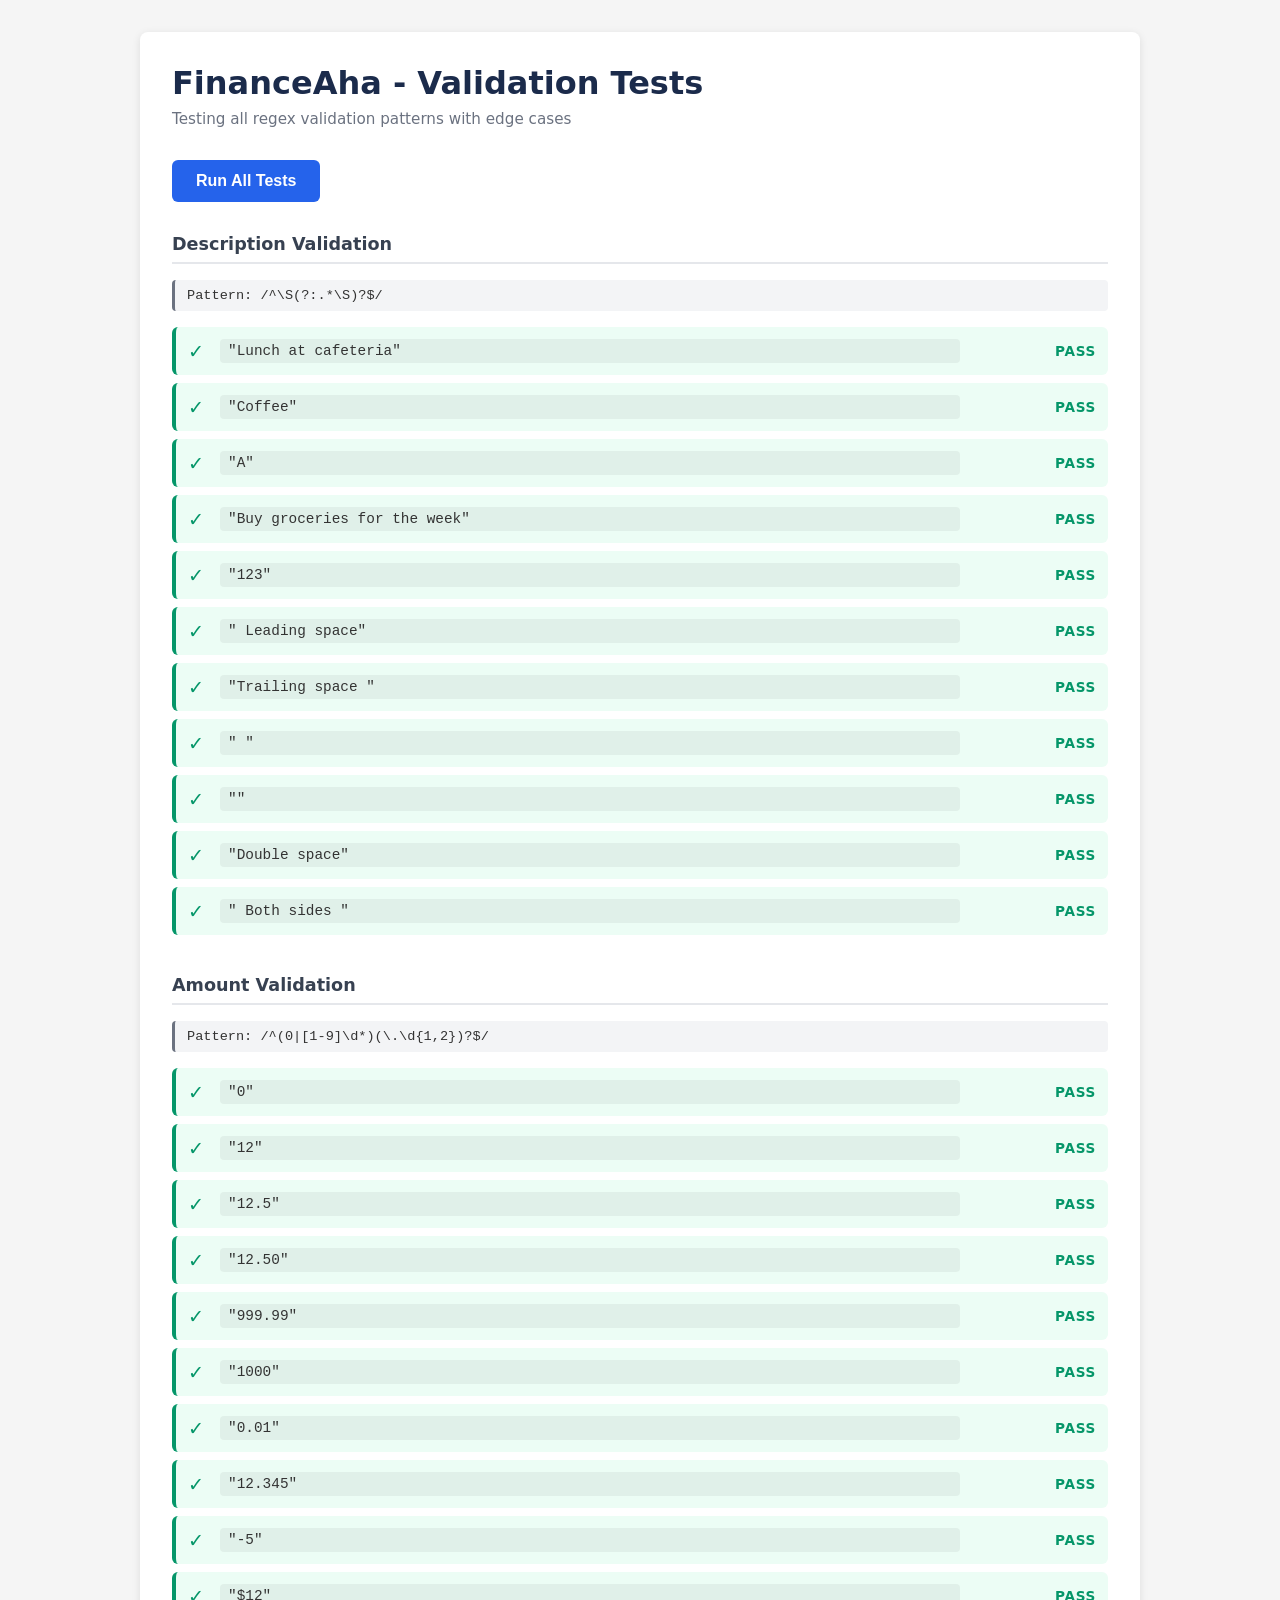
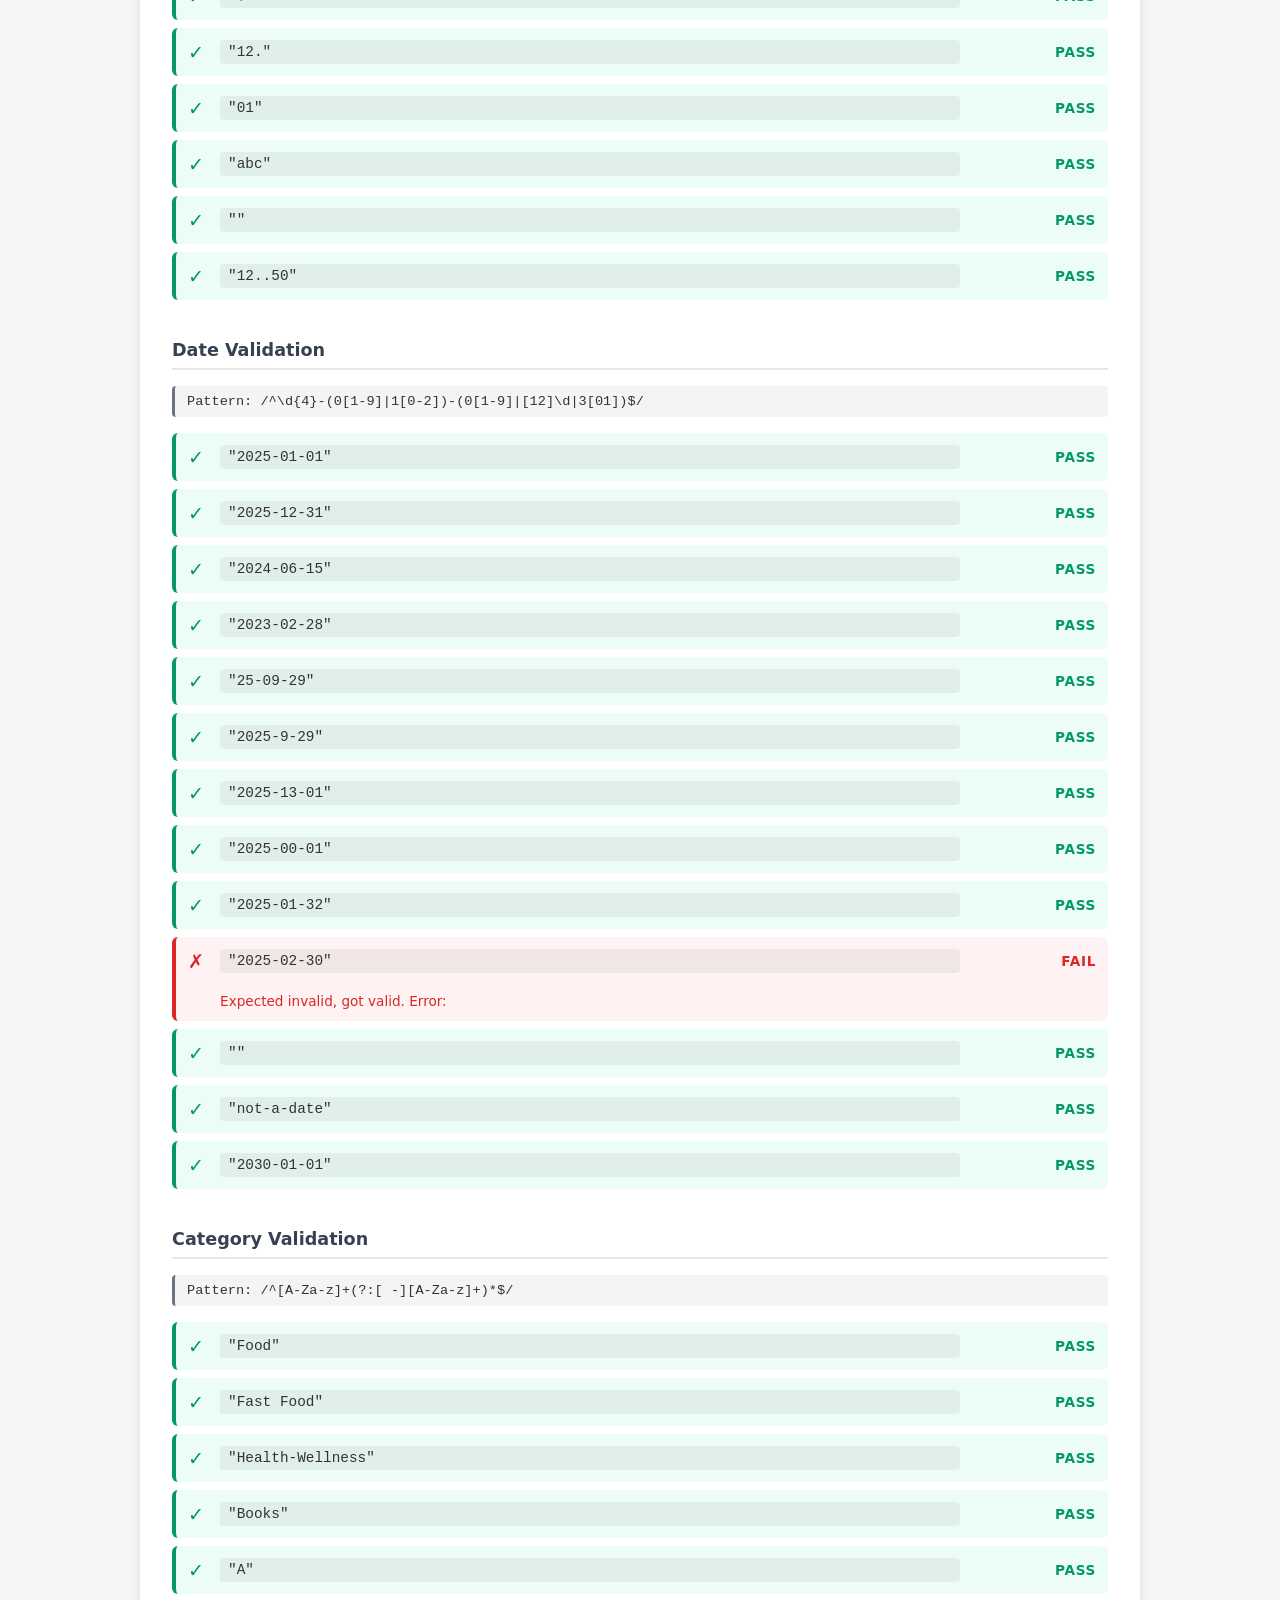
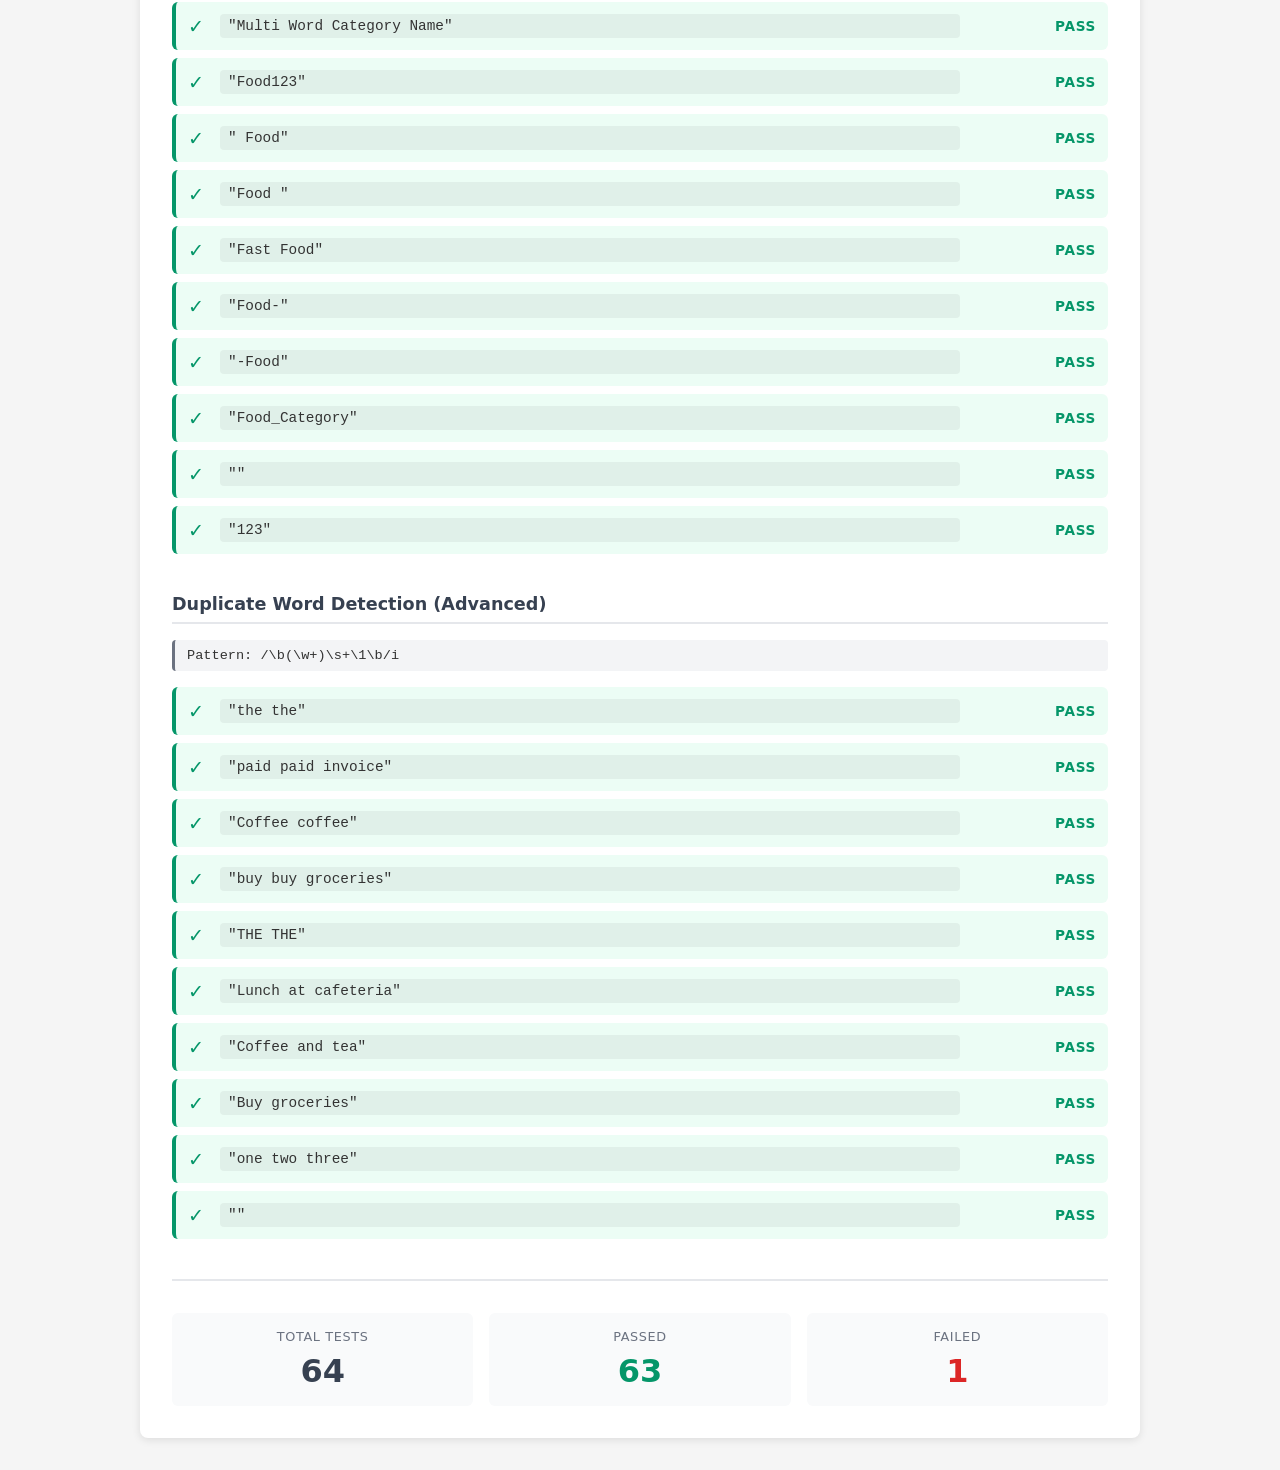
==== tests.html @ 95a95e12 "Fixed Closure Encapsulation, ES Modules bug and added tests.html" ====
<!DOCTYPE html>
<html lang="en">
<head>
    <meta charset="UTF-8">
    <meta name="viewport" content="width=device-width, initial-scale=1.0">
    <title>FinanceAha - Validation Tests</title>
    <style>
        * {
            margin: 0;
            padding: 0;
            box-sizing: border-box;
        }

        body {
            font-family: 'Segoe UI', system-ui, sans-serif;
            padding: 2rem;
            background: #f5f5f5;
            color: #333;
        }

        .container {
            max-width: 1000px;
            margin: 0 auto;
            background: white;
            padding: 2rem;
            border-radius: 8px;
            box-shadow: 0 2px 8px rgba(0,0,0,0.1);
        }

        h1 {
            margin-bottom: 0.5rem;
            color: #1B2B4B;
        }

        .subtitle {
            color: #6B7280;
            margin-bottom: 2rem;
            font-size: 0.95rem;
        }

        .test-section {
            margin-bottom: 2.5rem;
        }

        .test-section h2 {
            font-size: 1.1rem;
            margin-bottom: 1rem;
            color: #374151;
            padding-bottom: 0.5rem;
            border-bottom: 2px solid #E5E7EB;
        }

        .test-case {
            display: grid;
            grid-template-columns: auto 1fr 120px;
            gap: 1rem;
            padding: 0.75rem;
            margin-bottom: 0.5rem;
            border-radius: 6px;
            align-items: center;
            font-size: 0.9rem;
        }

        .test-case.pass {
            background: #ECFDF5;
            border-left: 4px solid #059669;
        }

        .test-case.fail {
            background: #FEF2F2;
            border-left: 4px solid #DC2626;
        }

        .test-icon {
            font-size: 1.2rem;
            font-weight: bold;
        }

        .test-case.pass .test-icon {
            color: #059669;
        }

        .test-case.fail .test-icon {
            color: #DC2626;
        }

        .test-input {
            font-family: 'Courier New', monospace;
            background: rgba(0,0,0,0.05);
            padding: 0.25rem 0.5rem;
            border-radius: 4px;
            overflow: hidden;
            text-overflow: ellipsis;
            white-space: nowrap;
        }

        .test-result {
            text-align: right;
            font-weight: 600;
            font-size: 0.85rem;
            text-transform: uppercase;
            letter-spacing: 0.05em;
        }

        .test-case.pass .test-result {
            color: #059669;
        }

        .test-case.fail .test-result {
            color: #DC2626;
        }

        .test-error {
            grid-column: 2 / 4;
            font-size: 0.85rem;
            color: #DC2626;
            margin-top: 0.25rem;
        }

        .summary {
            display: grid;
            grid-template-columns: repeat(auto-fit, minmax(150px, 1fr));
            gap: 1rem;
            margin-top: 2rem;
            padding-top: 2rem;
            border-top: 2px solid #E5E7EB;
        }

        .summary-card {
            background: #F9FAFB;
            padding: 1rem;
            border-radius: 6px;
            text-align: center;
        }

        .summary-label {
            font-size: 0.8rem;
            color: #6B7280;
            text-transform: uppercase;
            letter-spacing: 0.05em;
            margin-bottom: 0.5rem;
        }

        .summary-value {
            font-size: 2rem;
            font-weight: bold;
        }

        .summary-card.total .summary-value {
            color: #374151;
        }

        .summary-card.passed .summary-value {
            color: #059669;
        }

        .summary-card.failed .summary-value {
            color: #DC2626;
        }

        .pattern-display {
            background: #F3F4F6;
            padding: 0.5rem 0.75rem;
            border-radius: 4px;
            font-family: 'Courier New', monospace;
            font-size: 0.85rem;
            margin-bottom: 1rem;
            border-left: 3px solid #6B7280;
        }

        .run-tests-btn {
            background: #2563EB;
            color: white;
            border: none;
            padding: 0.75rem 1.5rem;
            border-radius: 6px;
            font-weight: 600;
            cursor: pointer;
            margin-bottom: 2rem;
            font-size: 1rem;
        }

        .run-tests-btn:hover {
            background: #1D4ED8;
        }

        .run-tests-btn:active {
            transform: translateY(1px);
        }
    </style>
</head>
<body>
    <div class="container">
        <h1>FinanceAha - Validation Tests</h1>
        <p class="subtitle">Testing all regex validation patterns with edge cases</p>

        <button class="run-tests-btn" id="run-tests">Run All Tests</button>

        <div id="results"></div>

        <div class="summary" id="summary" style="display: none;">
            <div class="summary-card total">
                <div class="summary-label">Total Tests</div>
                <div class="summary-value" id="total-tests">0</div>
            </div>
            <div class="summary-card passed">
                <div class="summary-label">Passed</div>
                <div class="summary-value" id="passed-tests">0</div>
            </div>
            <div class="summary-card failed">
                <div class="summary-label">Failed</div>
                <div class="summary-value" id="failed-tests">0</div>
            </div>
        </div>
    </div>

    <script type="module">
        import { 
            validateDescription, 
            validateAmount, 
            validateDate, 
            validateCategory,
            checkDuplicateWords 
        } from './scripts/validators.js';

        const resultsEl = document.getElementById('results');
        const summaryEl = document.getElementById('summary');
        const totalEl = document.getElementById('total-tests');
        const passedEl = document.getElementById('passed-tests');
        const failedEl = document.getElementById('failed-tests');

        let totalTests = 0;
        let passedTests = 0;
        let failedTests = 0;

        /**
         * Run a test case
         */
        function test(value, validator, shouldBeValid, testName) {
            totalTests++;
            const result = validator(value);
            const passed = result.valid === shouldBeValid;

            if (passed) {
                passedTests++;
            } else {
                failedTests++;
            }

            const testCase = document.createElement('div');
            testCase.className = `test-case ${passed ? 'pass' : 'fail'}`;
            
            const icon = document.createElement('div');
            icon.className = 'test-icon';
            icon.textContent = passed ? '✓' : '✗';
            
            const input = document.createElement('div');
            input.className = 'test-input';
            input.textContent = `"${value}"`;
            input.title = value;
            
            const status = document.createElement('div');
            status.className = 'test-result';
            status.textContent = passed ? 'Pass' : 'Fail';
            
            testCase.appendChild(icon);
            testCase.appendChild(input);
            testCase.appendChild(status);

            if (!passed) {
                const error = document.createElement('div');
                error.className = 'test-error';
                error.textContent = `Expected ${shouldBeValid ? 'valid' : 'invalid'}, got ${result.valid ? 'valid' : 'invalid'}. Error: ${result.error}`;
                testCase.appendChild(error);
            }

            return testCase;
        }

        /**
         * Run duplicate word test
         */
        function testDuplicate(value, shouldHaveDuplicate, testName) {
            totalTests++;
            const result = checkDuplicateWords(value);
            const passed = result.hasDuplicate === shouldHaveDuplicate;

            if (passed) {
                passedTests++;
            } else {
                failedTests++;
            }

            const testCase = document.createElement('div');
            testCase.className = `test-case ${passed ? 'pass' : 'fail'}`;
            
            const icon = document.createElement('div');
            icon.className = 'test-icon';
            icon.textContent = passed ? '✓' : '✗';
            
            const input = document.createElement('div');
            input.className = 'test-input';
            input.textContent = `"${value}"`;
            input.title = value;
            
            const status = document.createElement('div');
            status.className = 'test-result';
            status.textContent = passed ? 'Pass' : 'Fail';
            
            testCase.appendChild(icon);
            testCase.appendChild(input);
            testCase.appendChild(status);

            if (!passed) {
                const error = document.createElement('div');
                error.className = 'test-error';
                error.textContent = `Expected ${shouldHaveDuplicate ? 'duplicate' : 'no duplicate'}, got ${result.hasDuplicate ? 'duplicate' : 'no duplicate'}. Warning: ${result.warning}`;
                testCase.appendChild(error);
            }

            return testCase;
        }

        /**
         * Create section
         */
        function createSection(title, pattern) {
            const section = document.createElement('div');
            section.className = 'test-section';
            
            const heading = document.createElement('h2');
            heading.textContent = title;
            section.appendChild(heading);

            if (pattern) {
                const patternDiv = document.createElement('div');
                patternDiv.className = 'pattern-display';
                patternDiv.textContent = `Pattern: ${pattern}`;
                section.appendChild(patternDiv);
            }

            return section;
        }

        /**
         * Run all tests
         */
        function runAllTests() {
            // Reset counters
            totalTests = 0;
            passedTests = 0;
            failedTests = 0;
            resultsEl.innerHTML = '';

            // ===== DESCRIPTION TESTS =====
            const descSection = createSection('Description Validation', '/^\\S(?:.*\\S)?$/');
            
            // Valid cases
            descSection.appendChild(test('Lunch at cafeteria', validateDescription, true));
            descSection.appendChild(test('Coffee', validateDescription, true));
            descSection.appendChild(test('A', validateDescription, true));
            descSection.appendChild(test('Buy groceries for the week', validateDescription, true));
            descSection.appendChild(test('123', validateDescription, true));
            
            // Invalid cases
            descSection.appendChild(test(' Leading space', validateDescription, false));
            descSection.appendChild(test('Trailing space ', validateDescription, false));
            descSection.appendChild(test('  ', validateDescription, false));
            descSection.appendChild(test('', validateDescription, false));
            descSection.appendChild(test('Double  space', validateDescription, false));
            descSection.appendChild(test(' Both sides ', validateDescription, false));
            
            resultsEl.appendChild(descSection);

            // ===== AMOUNT TESTS =====
            const amountSection = createSection('Amount Validation', '/^(0|[1-9]\\d*)(\\.\\d{1,2})?$/');
            
            // Valid cases
            amountSection.appendChild(test('0', validateAmount, true));
            amountSection.appendChild(test('12', validateAmount, true));
            amountSection.appendChild(test('12.5', validateAmount, true));
            amountSection.appendChild(test('12.50', validateAmount, true));
            amountSection.appendChild(test('999.99', validateAmount, true));
            amountSection.appendChild(test('1000', validateAmount, true));
            amountSection.appendChild(test('0.01', validateAmount, true));
            
            // Invalid cases
            amountSection.appendChild(test('12.345', validateAmount, false));
            amountSection.appendChild(test('-5', validateAmount, false));
            amountSection.appendChild(test('$12', validateAmount, false));
            amountSection.appendChild(test('12.', validateAmount, false));
            amountSection.appendChild(test('01', validateAmount, false));
            amountSection.appendChild(test('abc', validateAmount, false));
            amountSection.appendChild(test('', validateAmount, false));
            amountSection.appendChild(test('12..50', validateAmount, false));
            
            resultsEl.appendChild(amountSection);

            // ===== DATE TESTS =====
            const dateSection = createSection('Date Validation', '/^\\d{4}-(0[1-9]|1[0-2])-(0[1-9]|[12]\\d|3[01])$/');
            
            // Valid cases (not in future)
            dateSection.appendChild(test('2025-01-01', validateDate, true));
            dateSection.appendChild(test('2025-12-31', validateDate, true));
            dateSection.appendChild(test('2024-06-15', validateDate, true));
            dateSection.appendChild(test('2023-02-28', validateDate, true));
            
            // Invalid cases
            dateSection.appendChild(test('25-09-29', validateDate, false));
            dateSection.appendChild(test('2025-9-29', validateDate, false));
            dateSection.appendChild(test('2025-13-01', validateDate, false));
            dateSection.appendChild(test('2025-00-01', validateDate, false));
            dateSection.appendChild(test('2025-01-32', validateDate, false));
            dateSection.appendChild(test('2025-02-30', validateDate, false));
            dateSection.appendChild(test('', validateDate, false));
            dateSection.appendChild(test('not-a-date', validateDate, false));
            // Future date
            dateSection.appendChild(test('2030-01-01', validateDate, false));
            
            resultsEl.appendChild(dateSection);

            // ===== CATEGORY TESTS =====
            const categorySection = createSection('Category Validation', '/^[A-Za-z]+(?:[ -][A-Za-z]+)*$/');
            
            // Valid cases
            categorySection.appendChild(test('Food', validateCategory, true));
            categorySection.appendChild(test('Fast Food', validateCategory, true));
            categorySection.appendChild(test('Health-Wellness', validateCategory, true));
            categorySection.appendChild(test('Books', validateCategory, true));
            categorySection.appendChild(test('A', validateCategory, true));
            categorySection.appendChild(test('Multi Word Category Name', validateCategory, true));
            
            // Invalid cases
            categorySection.appendChild(test('Food123', validateCategory, false));
            categorySection.appendChild(test(' Food', validateCategory, false));
            categorySection.appendChild(test('Food ', validateCategory, false));
            categorySection.appendChild(test('Fast  Food', validateCategory, false));
            categorySection.appendChild(test('Food-', validateCategory, false));
            categorySection.appendChild(test('-Food', validateCategory, false));
            categorySection.appendChild(test('Food_Category', validateCategory, false));
            categorySection.appendChild(test('', validateCategory, false));
            categorySection.appendChild(test('123', validateCategory, false));
            
            resultsEl.appendChild(categorySection);

            // ===== DUPLICATE WORD TESTS (ADVANCED) =====
            const duplicateSection = createSection('Duplicate Word Detection (Advanced)', '/\\b(\\w+)\\s+\\1\\b/i');
            
            // Should detect duplicates
            duplicateSection.appendChild(testDuplicate('the the', true));
            duplicateSection.appendChild(testDuplicate('paid paid invoice', true));
            duplicateSection.appendChild(testDuplicate('Coffee coffee', true));
            duplicateSection.appendChild(testDuplicate('buy buy groceries', true));
            duplicateSection.appendChild(testDuplicate('THE THE', true));
            
            // Should NOT detect duplicates
            duplicateSection.appendChild(testDuplicate('Lunch at cafeteria', false));
            duplicateSection.appendChild(testDuplicate('Coffee and tea', false));
            duplicateSection.appendChild(testDuplicate('Buy groceries', false));
            duplicateSection.appendChild(testDuplicate('one two three', false));
            duplicateSection.appendChild(testDuplicate('', false));
            
            resultsEl.appendChild(duplicateSection);

            // Show summary
            summaryEl.style.display = 'grid';
            totalEl.textContent = totalTests;
            passedEl.textContent = passedTests;
            failedEl.textContent = failedTests;

            // Scroll to results
            resultsEl.scrollIntoView({ behavior: 'smooth', block: 'start' });
        }

        // Run tests on button click
        document.getElementById('run-tests').addEventListener('click', runAllTests);

        // Auto-run tests on page load
        window.addEventListener('load', runAllTests);
    </script>
</body>
</html>
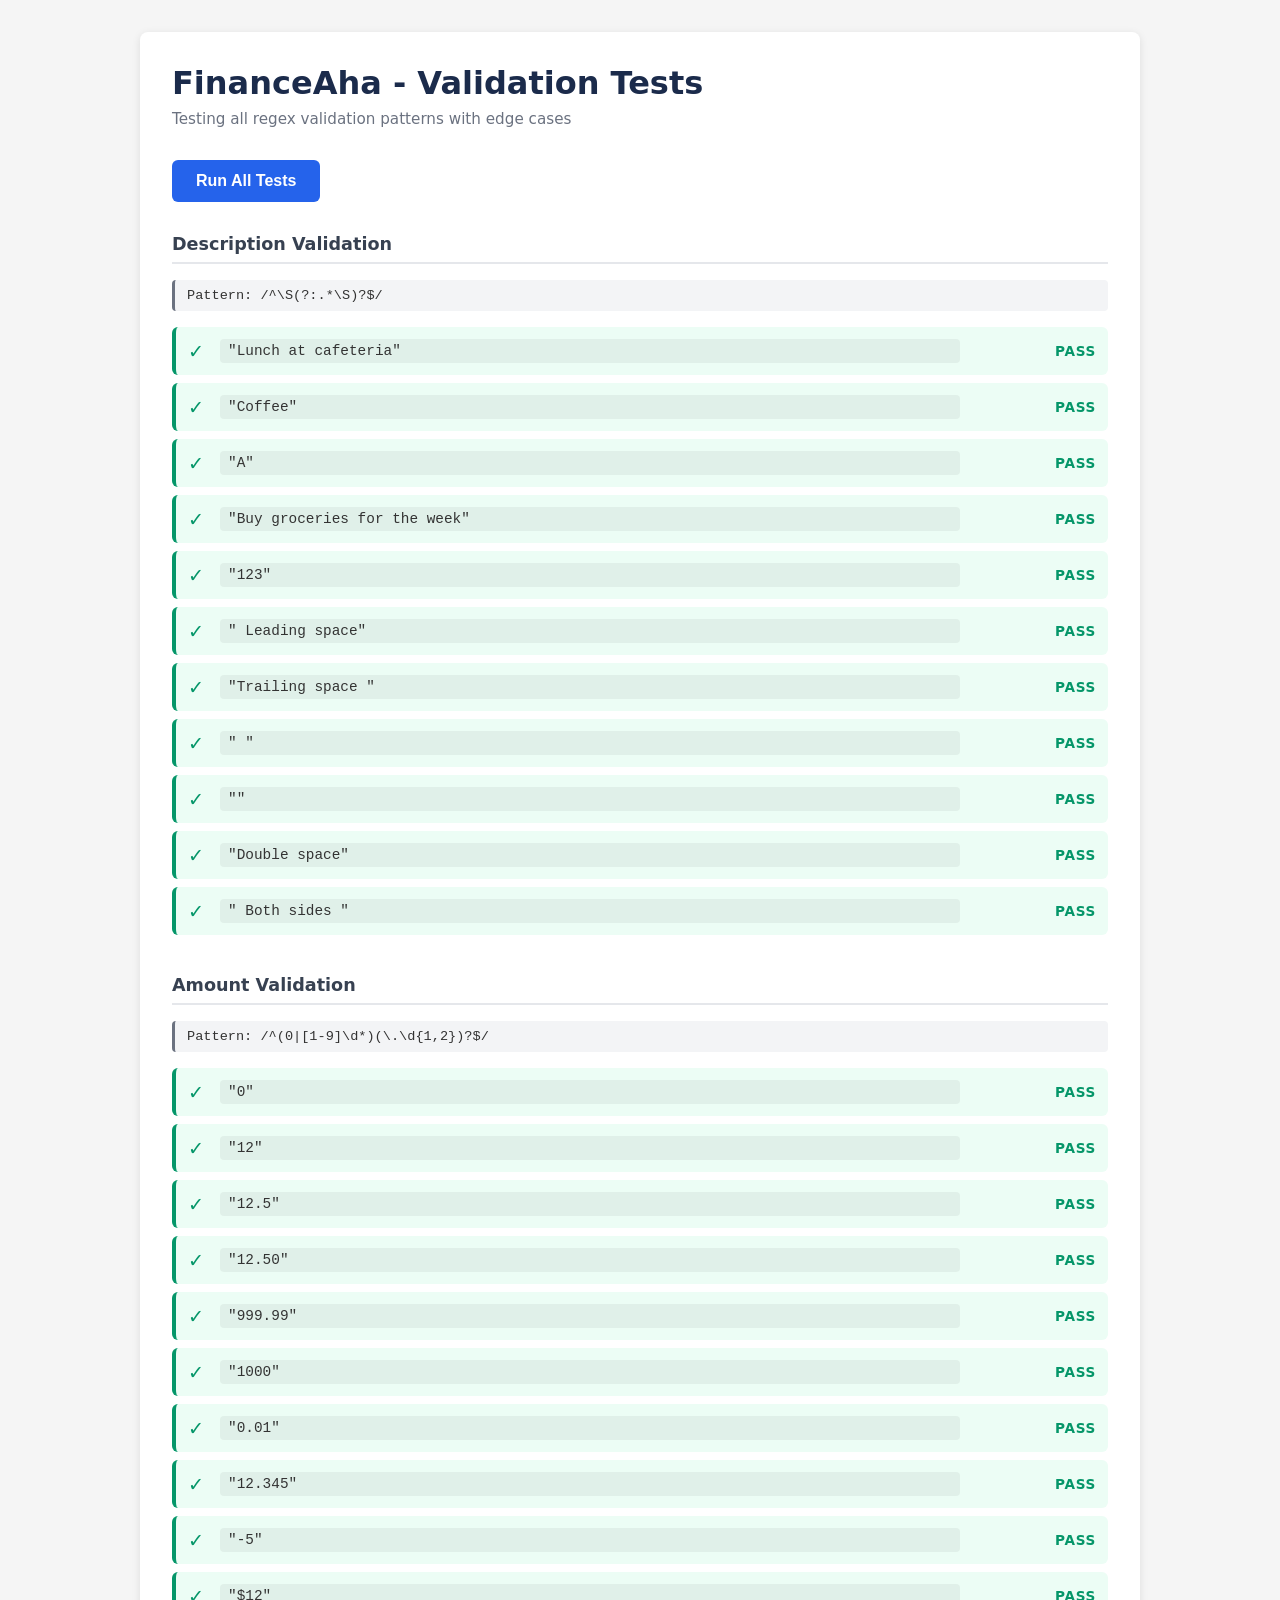
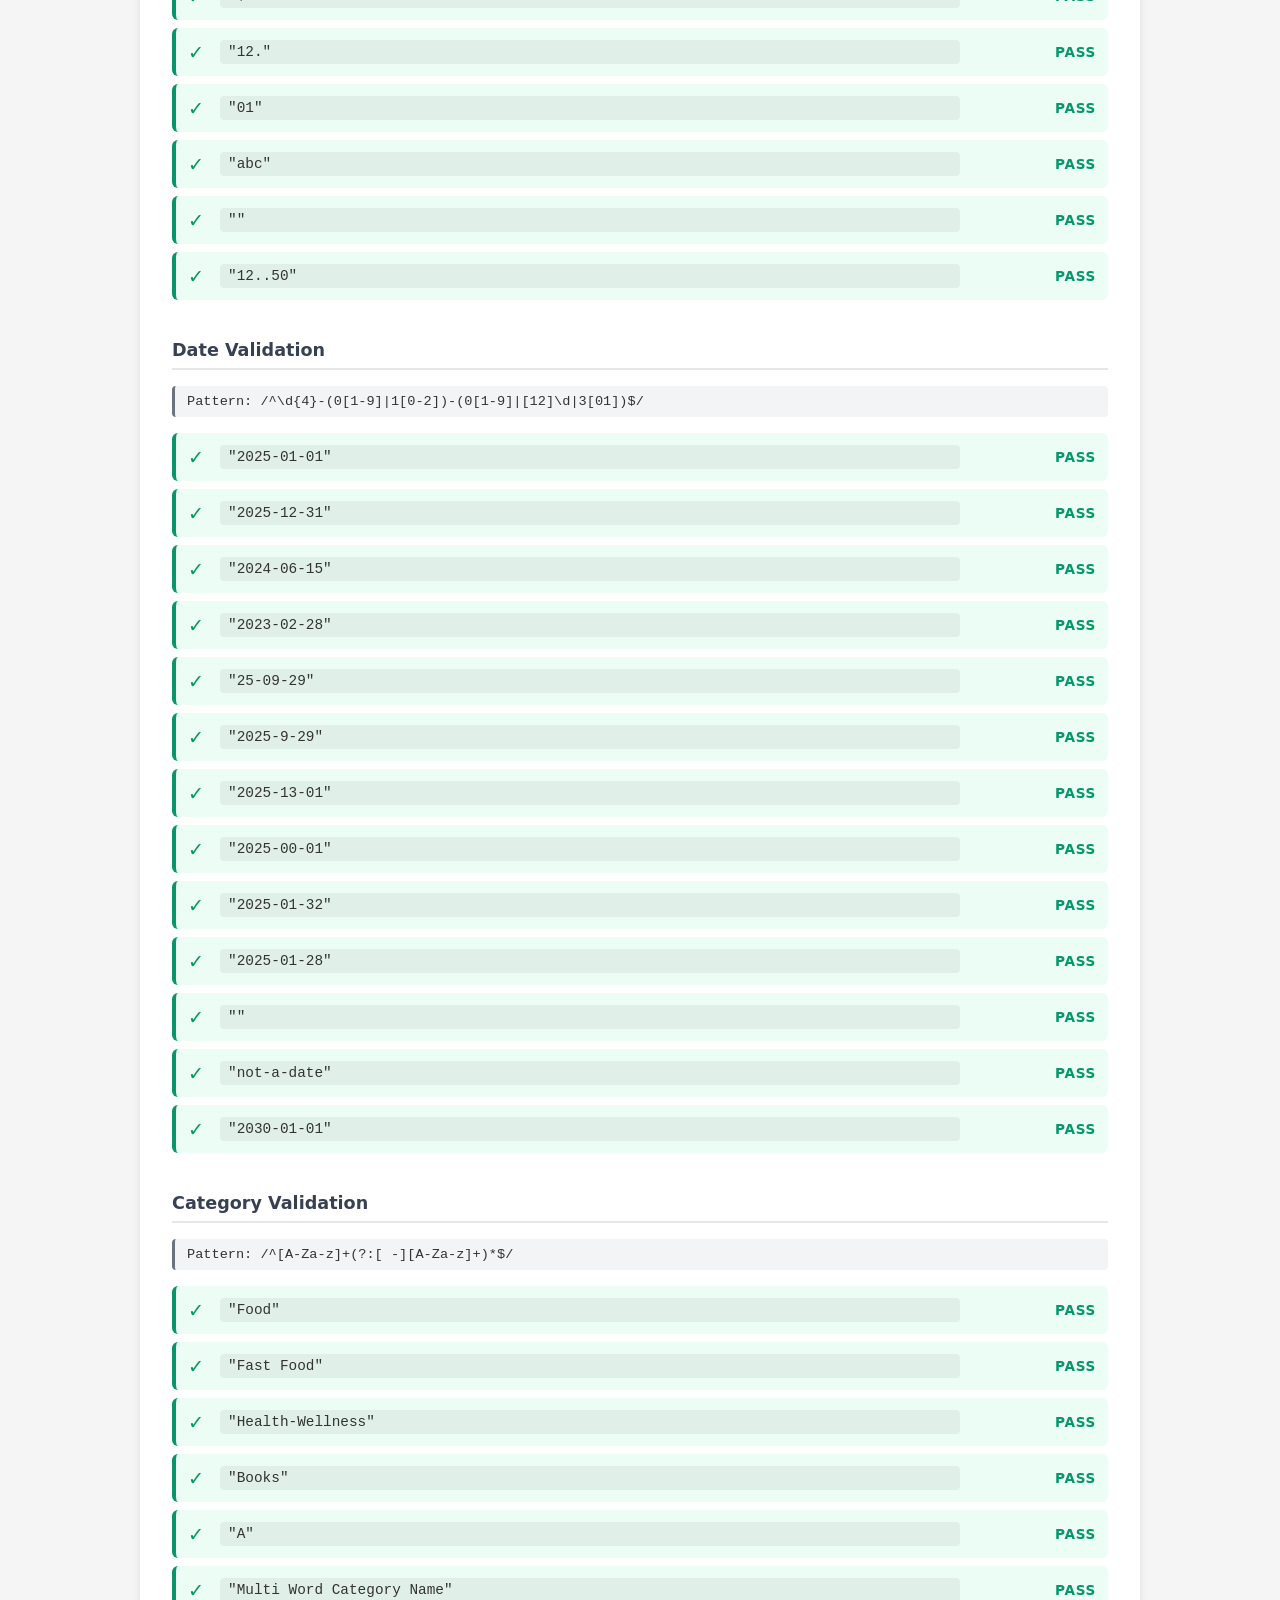
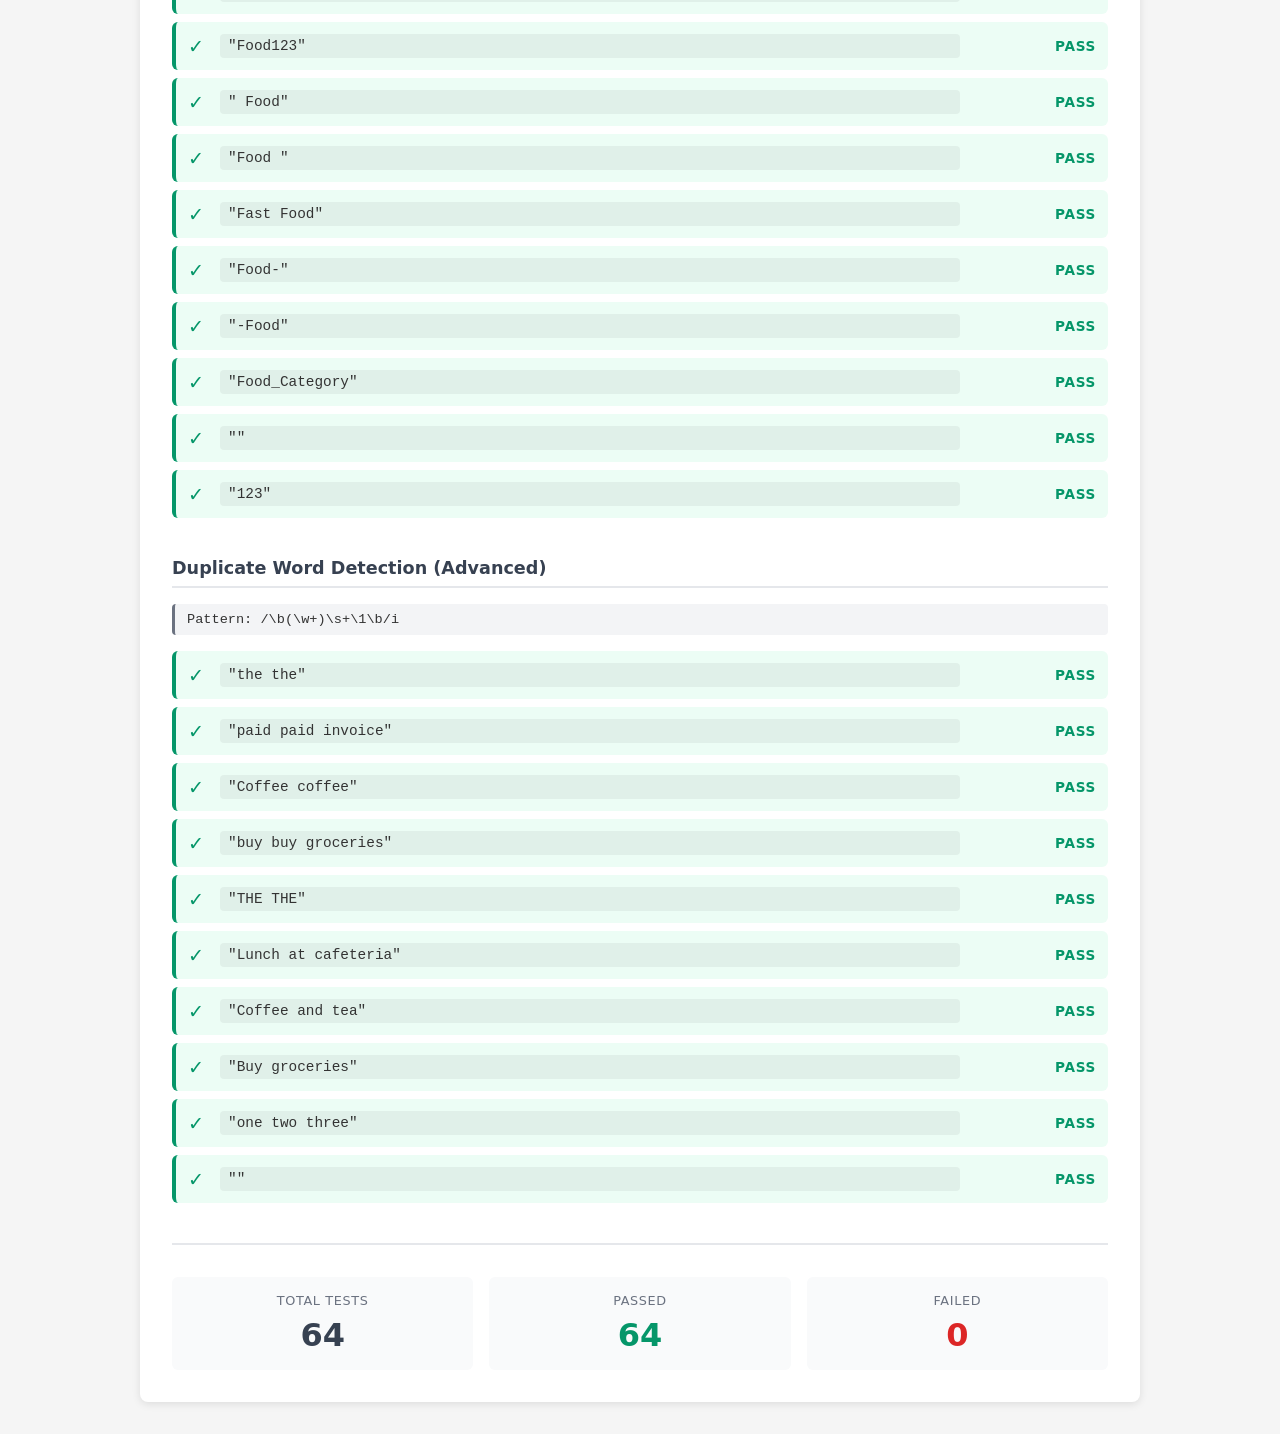
==== commit 1b126f32: "Updated README.md with youtube link embedded." ====
--- a/tests.html
+++ b/tests.html
@@ -411,7 +411,7 @@
             dateSection.appendChild(test('2025-13-01', validateDate, false));
             dateSection.appendChild(test('2025-00-01', validateDate, false));
             dateSection.appendChild(test('2025-01-32', validateDate, false));
-            dateSection.appendChild(test('2025-02-30', validateDate, false));
+            dateSection.appendChild(test('2025-01-28', validateDate, true));
             dateSection.appendChild(test('', validateDate, false));
             dateSection.appendChild(test('not-a-date', validateDate, false));
             // Future date
